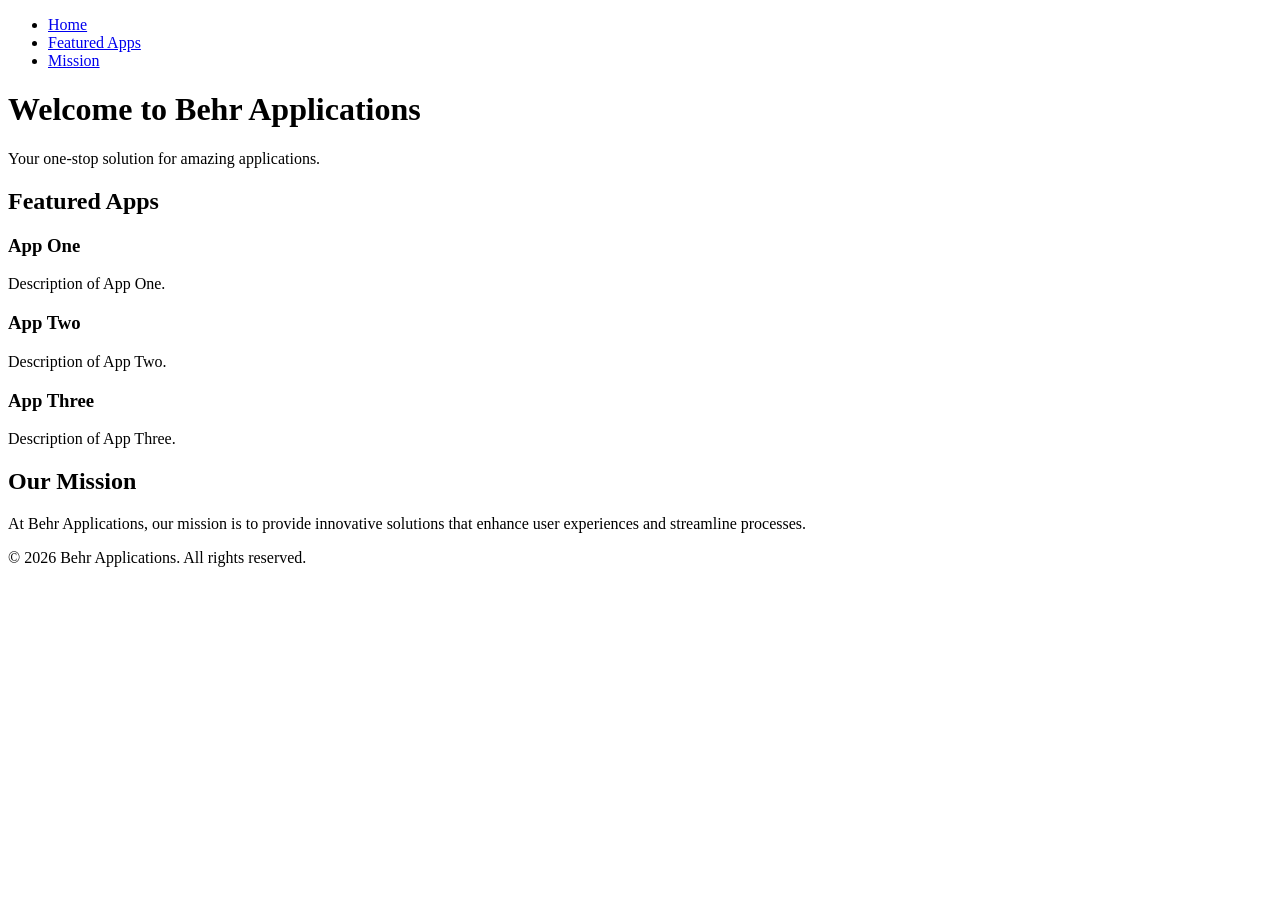
==== index.html @ a3a891a6 "Create index.html for homepage with hero section, featured apps, company mission, and navigation" ====
<!DOCTYPE html>
<html lang="en">
<head>
    <meta charset="UTF-8">
    <meta name="viewport" content="width=device-width, initial-scale=1.0">
    <title>Behr Applications</title>
    <link rel="stylesheet" href="styles.css">
</head>
<body>
    <nav>
        <ul>
            <li><a href="#hero">Home</a></li>
            <li><a href="#featured">Featured Apps</a></li>
            <li><a href="#mission">Mission</a></li>
        </ul>
    </nav>

    <header id="hero">
        <h1>Welcome to Behr Applications</h1>
        <p>Your one-stop solution for amazing applications.</p>
    </header>

    <section id="featured">
        <h2>Featured Apps</h2>
        <div class="app">
            <h3>App One</h3>
            <p>Description of App One.</p>
        </div>
        <div class="app">
            <h3>App Two</h3>
            <p>Description of App Two.</p>
        </div>
        <div class="app">
            <h3>App Three</h3>
            <p>Description of App Three.</p>
        </div>
    </section>

    <section id="mission">
        <h2>Our Mission</h2>
        <p>At Behr Applications, our mission is to provide innovative solutions that enhance user experiences and streamline processes.</p>
    </section>

    <footer>
        <p>&copy; 2026 Behr Applications. All rights reserved.</p>
    </footer>
</body>
</html>
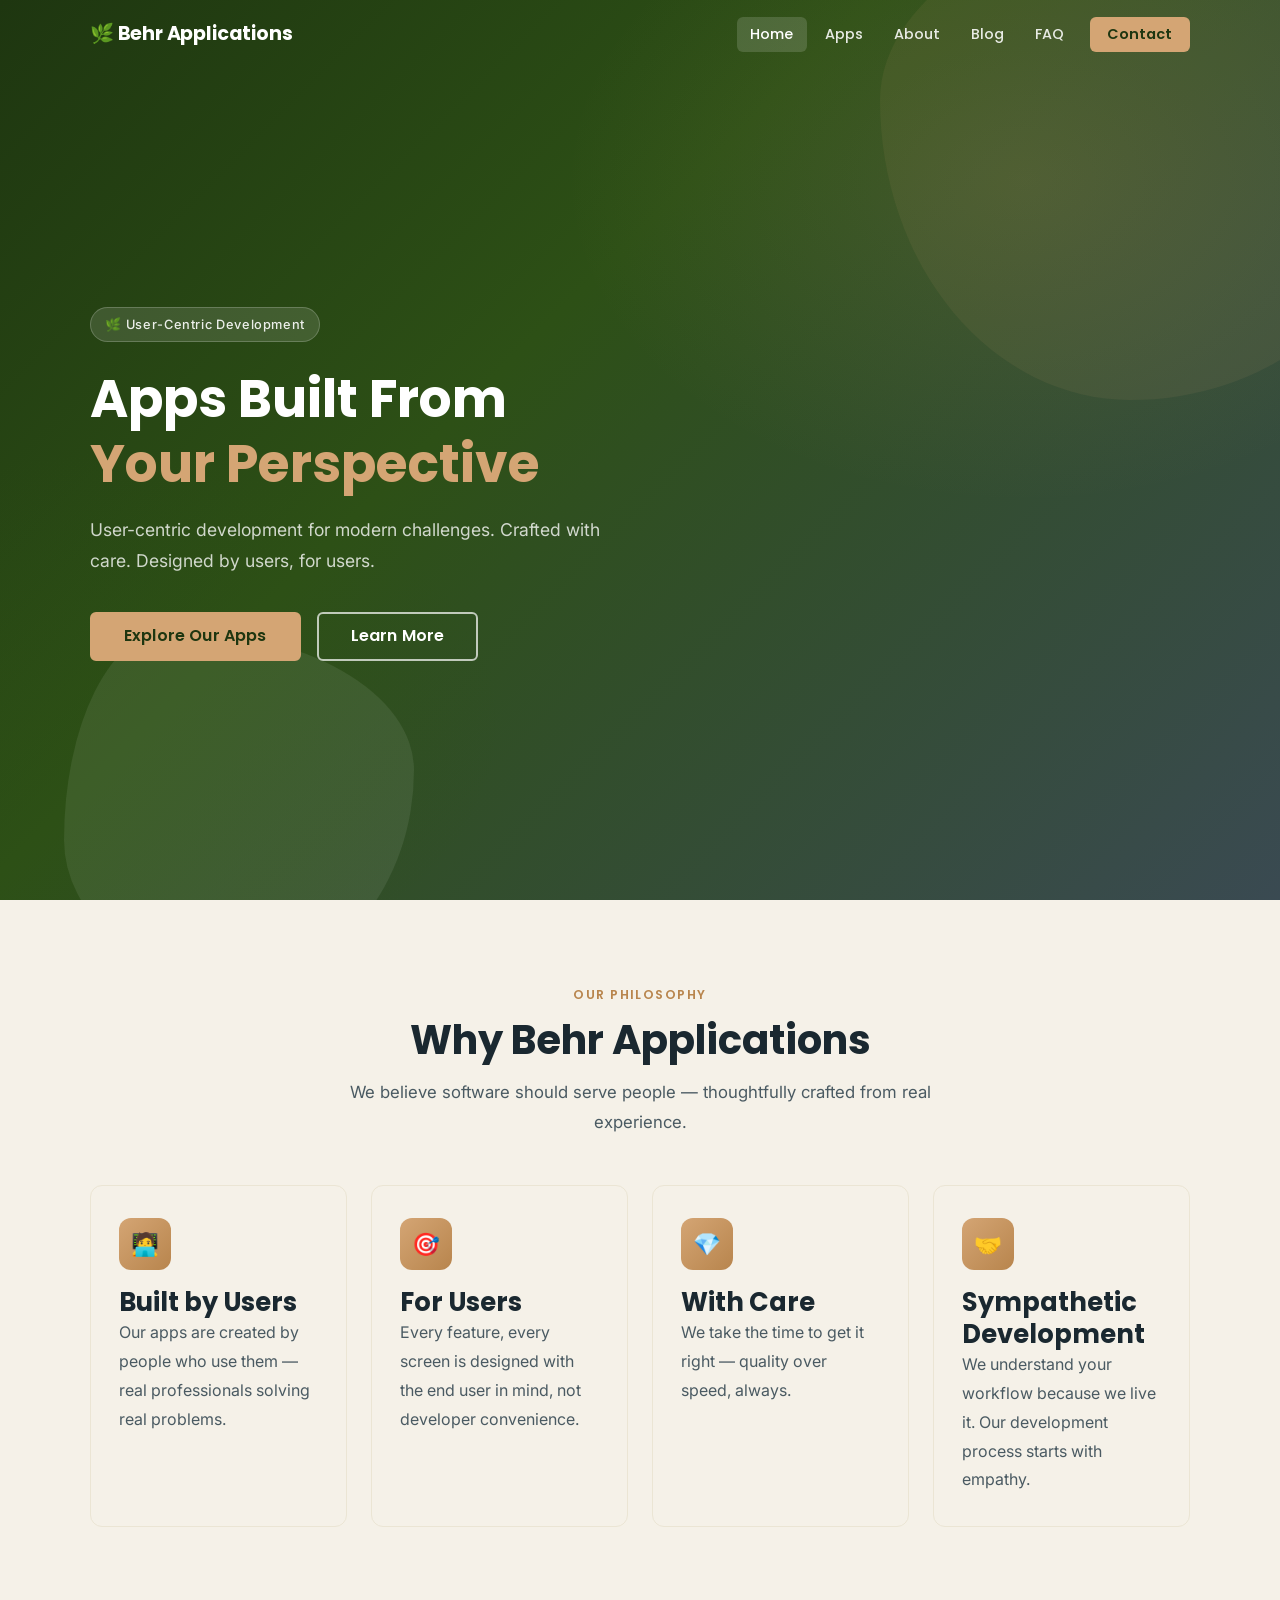
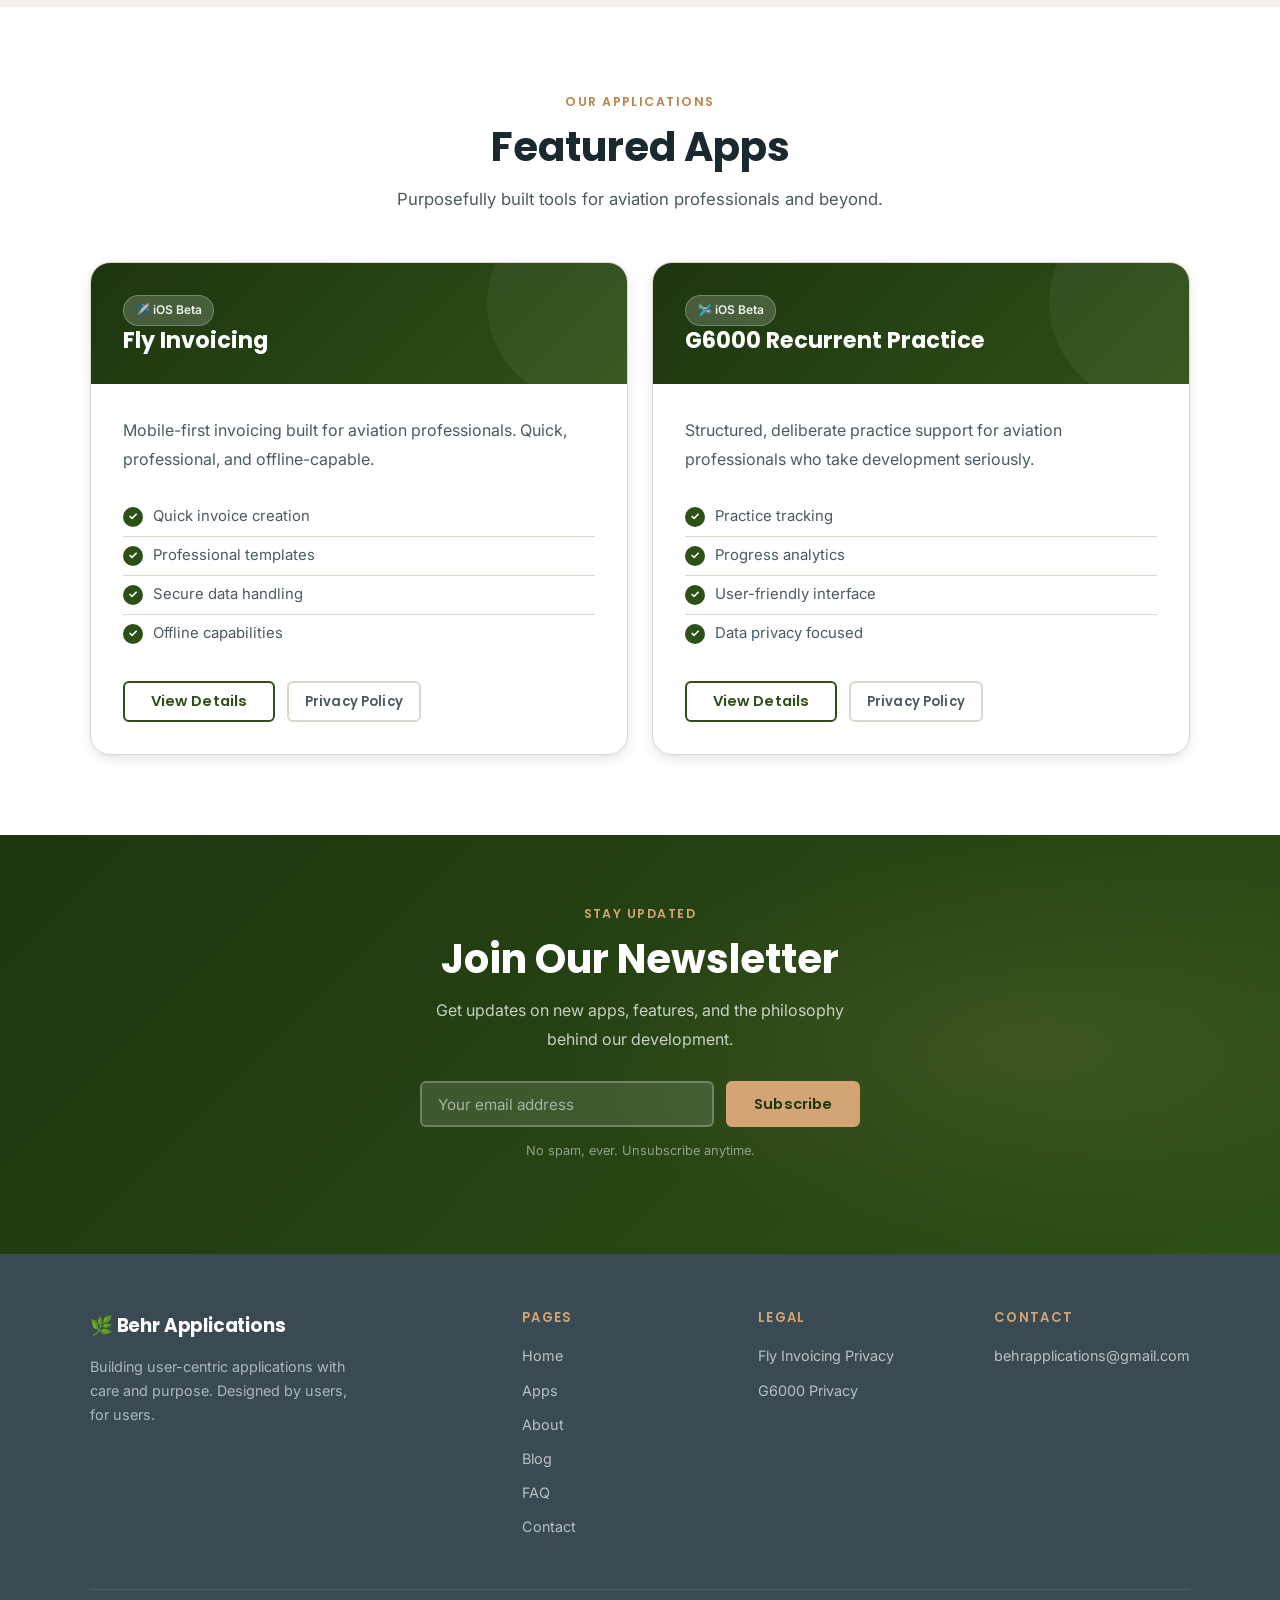
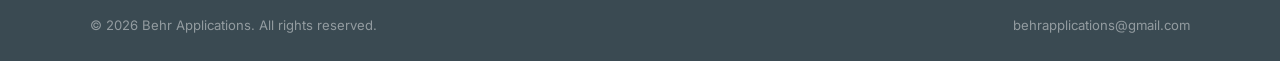
==== commit 826cd10c: "Build complete professional minimalist website for Behr Applications - style.css: Full design system" ====
--- a/index.html
+++ b/index.html
@@ -1,48 +1,221 @@
 <!DOCTYPE html>
 <html lang="en">
 <head>
-    <meta charset="UTF-8">
-    <meta name="viewport" content="width=device-width, initial-scale=1.0">
-    <title>Behr Applications</title>
-    <link rel="stylesheet" href="styles.css">
+  <meta charset="UTF-8" />
+  <meta name="viewport" content="width=device-width, initial-scale=1.0" />
+  <title>Behr Applications – Apps Built From Your Perspective</title>
+  <meta name="description" content="Behr Applications builds user-centric mobile apps crafted with care. Designed by users, for users. Explore Fly Invoicing and G6000 Recurrent Practice." />
+  <meta property="og:title" content="Behr Applications – Apps Built From Your Perspective" />
+  <meta property="og:description" content="User-centric development for modern challenges. Crafted with care. Designed by users, for users." />
+  <meta property="og:type" content="website" />
+  <link rel="preconnect" href="https://fonts.googleapis.com" />
+  <link rel="preconnect" href="https://fonts.gstatic.com" crossorigin />
+  <link href="https://fonts.googleapis.com/css2?family=Poppins:wght@300;400;600;700&family=Inter:wght@400;500&display=swap" rel="stylesheet" />
+  <link rel="stylesheet" href="style.css" />
 </head>
 <body>
-    <nav>
-        <ul>
-            <li><a href="#hero">Home</a></li>
-            <li><a href="#featured">Featured Apps</a></li>
-            <li><a href="#mission">Mission</a></li>
-        </ul>
-    </nav>
-
-    <header id="hero">
-        <h1>Welcome to Behr Applications</h1>
-        <p>Your one-stop solution for amazing applications.</p>
-    </header>
-
-    <section id="featured">
-        <h2>Featured Apps</h2>
-        <div class="app">
-            <h3>App One</h3>
-            <p>Description of App One.</p>
-        </div>
-        <div class="app">
-            <h3>App Two</h3>
-            <p>Description of App Two.</p>
-        </div>
-        <div class="app">
-            <h3>App Three</h3>
-            <p>Description of App Three.</p>
-        </div>
-    </section>
-
-    <section id="mission">
-        <h2>Our Mission</h2>
-        <p>At Behr Applications, our mission is to provide innovative solutions that enhance user experiences and streamline processes.</p>
-    </section>
-
-    <footer>
-        <p>&copy; 2026 Behr Applications. All rights reserved.</p>
-    </footer>
+
+  <!-- ── Navigation ─────────────────────────────────────────── -->
+  <nav class="site-nav" aria-label="Main navigation">
+    <div class="container">
+      <a href="index.html" class="nav-logo" data-page="index.html">🌿 Behr Applications</a>
+      <ul class="nav-links" role="list">
+        <li><a href="index.html" data-page="index.html">Home</a></li>
+        <li><a href="apps.html" data-page="apps.html">Apps</a></li>
+        <li><a href="about.html" data-page="about.html">About</a></li>
+        <li><a href="blog.html" data-page="blog.html">Blog</a></li>
+        <li><a href="faq.html" data-page="faq.html">FAQ</a></li>
+        <li><a href="contact.html" data-page="contact.html" class="btn-nav">Contact</a></li>
+      </ul>
+      <button class="nav-toggle" id="nav-toggle" aria-label="Toggle mobile menu" aria-expanded="false" aria-controls="nav-mobile">
+        <span></span><span></span><span></span>
+      </button>
+    </div>
+  </nav>
+
+  <!-- Mobile Nav -->
+  <div id="nav-mobile" class="nav-mobile" role="dialog" aria-label="Mobile navigation">
+    <a href="index.html" data-page="index.html">Home</a>
+    <a href="apps.html" data-page="apps.html">Apps</a>
+    <a href="about.html" data-page="about.html">About</a>
+    <a href="blog.html" data-page="blog.html">Blog</a>
+    <a href="faq.html" data-page="faq.html">FAQ</a>
+    <a href="contact.html" data-page="contact.html" class="btn-nav-mobile">Contact</a>
+  </div>
+
+  <main>
+
+    <!-- ── Hero ────────────────────────────────────────────────── -->
+    <section class="hero" aria-labelledby="hero-heading">
+      <div class="hero-blob-1" aria-hidden="true"></div>
+      <div class="hero-blob-2" aria-hidden="true"></div>
+      <div class="container">
+        <div class="hero-content">
+          <div class="hero-label fade-in">🌿 User-Centric Development</div>
+          <h1 id="hero-heading" class="fade-in fade-in-delay-1">
+            Apps Built From<br /><span>Your Perspective</span>
+          </h1>
+          <p class="hero-sub fade-in fade-in-delay-2">
+            User-centric development for modern challenges. Crafted with care.
+            Designed by users, for users.
+          </p>
+          <div class="hero-cta fade-in fade-in-delay-3">
+            <a href="apps.html" class="btn btn-primary btn-lg">Explore Our Apps</a>
+            <a href="about.html" class="btn btn-secondary btn-lg">Learn More</a>
+          </div>
+        </div>
+      </div>
+    </section>
+
+    <!-- ── Why Behr Applications ──────────────────────────────── -->
+    <section class="section why-section" aria-labelledby="why-heading">
+      <div class="container">
+        <div class="section-header">
+          <span class="section-label">Our Philosophy</span>
+          <h2 id="why-heading">Why Behr Applications</h2>
+          <p>We believe software should serve people — thoughtfully crafted from real experience.</p>
+        </div>
+        <div class="grid grid-4">
+          <div class="philosophy-card">
+            <div class="card-icon" aria-hidden="true">🧑‍💻</div>
+            <h3>Built by Users</h3>
+            <p>Our apps are created by people who use them — real professionals solving real problems.</p>
+          </div>
+          <div class="philosophy-card">
+            <div class="card-icon" aria-hidden="true">🎯</div>
+            <h3>For Users</h3>
+            <p>Every feature, every screen is designed with the end user in mind, not developer convenience.</p>
+          </div>
+          <div class="philosophy-card">
+            <div class="card-icon" aria-hidden="true">💎</div>
+            <h3>With Care</h3>
+            <p>We take the time to get it right — quality over speed, always.</p>
+          </div>
+          <div class="philosophy-card">
+            <div class="card-icon" aria-hidden="true">🤝</div>
+            <h3>Sympathetic Development</h3>
+            <p>We understand your workflow because we live it. Our development process starts with empathy.</p>
+          </div>
+        </div>
+      </div>
+    </section>
+
+    <!-- ── Featured Apps ──────────────────────────────────────── -->
+    <section class="section" aria-labelledby="apps-heading">
+      <div class="container">
+        <div class="section-header">
+          <span class="section-label">Our Applications</span>
+          <h2 id="apps-heading">Featured Apps</h2>
+          <p>Purposefully built tools for aviation professionals and beyond.</p>
+        </div>
+        <div class="grid grid-2">
+          <!-- Fly Invoicing -->
+          <article class="app-card">
+            <div class="app-card-header">
+              <span class="app-badge">✈️ iOS Beta</span>
+              <h3>Fly Invoicing</h3>
+            </div>
+            <div class="app-card-body">
+              <p>Mobile-first invoicing built for aviation professionals. Quick, professional, and offline-capable.</p>
+              <ul class="feature-list" aria-label="Fly Invoicing features">
+                <li>Quick invoice creation</li>
+                <li>Professional templates</li>
+                <li>Secure data handling</li>
+                <li>Offline capabilities</li>
+              </ul>
+              <div class="card-actions">
+                <a href="apps.html" class="btn btn-outline">View Details</a>
+                <a href="privacy-fly-invoicing.html" class="btn btn-ghost btn-sm">Privacy Policy</a>
+              </div>
+            </div>
+          </article>
+
+          <!-- G6000 -->
+          <article class="app-card">
+            <div class="app-card-header">
+              <span class="app-badge">🛩️ iOS Beta</span>
+              <h3>G6000 Recurrent Practice</h3>
+            </div>
+            <div class="app-card-body">
+              <p>Structured, deliberate practice support for aviation professionals who take development seriously.</p>
+              <ul class="feature-list" aria-label="G6000 features">
+                <li>Practice tracking</li>
+                <li>Progress analytics</li>
+                <li>User-friendly interface</li>
+                <li>Data privacy focused</li>
+              </ul>
+              <div class="card-actions">
+                <a href="apps.html" class="btn btn-outline">View Details</a>
+                <a href="privacy-g6000.html" class="btn btn-ghost btn-sm">Privacy Policy</a>
+              </div>
+            </div>
+          </article>
+        </div>
+      </div>
+    </section>
+
+    <!-- ── Newsletter ─────────────────────────────────────────── -->
+    <section class="newsletter-section" aria-labelledby="newsletter-heading">
+      <div class="container">
+        <span class="section-label" style="color:var(--honey-gold);">Stay Updated</span>
+        <h2 id="newsletter-heading">Join Our Newsletter</h2>
+        <p>Get updates on new apps, features, and the philosophy behind our development.</p>
+        <form id="newsletter-form" class="newsletter-form" aria-label="Newsletter signup">
+          <input
+            type="email"
+            class="form-control"
+            placeholder="Your email address"
+            aria-label="Email address"
+            required
+          />
+          <button type="submit" class="btn btn-primary">Subscribe</button>
+        </form>
+        <p class="newsletter-note">No spam, ever. Unsubscribe anytime.</p>
+      </div>
+    </section>
+
+  </main>
+
+  <!-- ── Footer ────────────────────────────────────────────────── -->
+  <footer class="site-footer" aria-label="Site footer">
+    <div class="container">
+      <div class="footer-grid">
+        <div class="footer-brand">
+          <a href="index.html" class="nav-logo">🌿 Behr Applications</a>
+          <p>Building user-centric applications with care and purpose. Designed by users, for users.</p>
+        </div>
+        <div class="footer-col">
+          <h4>Pages</h4>
+          <nav class="footer-links" aria-label="Footer navigation">
+            <a href="index.html">Home</a>
+            <a href="apps.html">Apps</a>
+            <a href="about.html">About</a>
+            <a href="blog.html">Blog</a>
+            <a href="faq.html">FAQ</a>
+            <a href="contact.html">Contact</a>
+          </nav>
+        </div>
+        <div class="footer-col">
+          <h4>Legal</h4>
+          <nav class="footer-links" aria-label="Legal links">
+            <a href="privacy-fly-invoicing.html">Fly Invoicing Privacy</a>
+            <a href="privacy-g6000.html">G6000 Privacy</a>
+          </nav>
+        </div>
+        <div class="footer-col">
+          <h4>Contact</h4>
+          <nav class="footer-links" aria-label="Contact links">
+            <a href="mailto:behrapplications@gmail.com">behrapplications@gmail.com</a>
+          </nav>
+        </div>
+      </div>
+      <div class="footer-bottom">
+        <p>© 2026 Behr Applications. All rights reserved.</p>
+        <p><a href="mailto:behrapplications@gmail.com">behrapplications@gmail.com</a></p>
+      </div>
+    </div>
+  </footer>
+
+  <script src="main.js"></script>
 </body>
 </html>
--- a/style.css
+++ b/style.css
@@ -0,0 +1,1588 @@
+/* ============================================================
+   Behr Applications – style.css
+   ============================================================ */
+
+/* ── Google Fonts ─────────────────────────────────────────── */
+@import url('https://fonts.googleapis.com/css2?family=Poppins:wght@300;400;600;700&family=Inter:wght@400;500&display=swap');
+
+/* ── CSS Variables ─────────────────────────────────────────── */
+:root {
+  --forest-green: #2D5016;
+  --forest-green-light: #3d6b20;
+  --forest-green-dark: #1e3610;
+  --slate: #3A4A52;
+  --slate-light: #536370;
+  --honey-gold: #D4A574;
+  --honey-gold-dark: #b8854d;
+  --cream: #F5F1E8;
+  --cream-dark: #ebe5d4;
+  --white: #ffffff;
+  --text-primary: #1a2830;
+  --text-secondary: #4a5a62;
+  --text-muted: #768a94;
+  --border-color: #ddd8cc;
+  --shadow-sm: 0 1px 3px rgba(0,0,0,0.08);
+  --shadow-md: 0 4px 12px rgba(0,0,0,0.10);
+  --shadow-lg: 0 8px 24px rgba(0,0,0,0.12);
+  --radius-sm: 6px;
+  --radius-md: 12px;
+  --radius-lg: 20px;
+  --transition: 0.25s ease;
+  --nav-height: 68px;
+  --container-max: 1140px;
+  --section-gap: 5rem;
+}
+
+/* ── Reset & Base ──────────────────────────────────────────── */
+*, *::before, *::after {
+  box-sizing: border-box;
+  margin: 0;
+  padding: 0;
+}
+
+html {
+  scroll-behavior: smooth;
+  font-size: 16px;
+}
+
+body {
+  font-family: 'Inter', sans-serif;
+  font-weight: 400;
+  color: var(--text-primary);
+  background-color: var(--white);
+  line-height: 1.7;
+  -webkit-font-smoothing: antialiased;
+}
+
+img, video {
+  max-width: 100%;
+  display: block;
+}
+
+a {
+  color: inherit;
+  text-decoration: none;
+}
+
+ul, ol {
+  list-style: none;
+}
+
+button {
+  cursor: pointer;
+  font-family: inherit;
+  border: none;
+  background: none;
+}
+
+input, textarea, select {
+  font-family: inherit;
+  font-size: 1rem;
+}
+
+/* ── Typography ────────────────────────────────────────────── */
+h1, h2, h3, h4, h5, h6 {
+  font-family: 'Poppins', sans-serif;
+  font-weight: 700;
+  line-height: 1.25;
+  color: var(--text-primary);
+}
+
+h1 { font-size: clamp(2rem, 5vw, 3.25rem); }
+h2 { font-size: clamp(1.6rem, 3.5vw, 2.5rem); }
+h3 { font-size: clamp(1.2rem, 2.5vw, 1.6rem); }
+h4 { font-size: 1.15rem; font-weight: 600; }
+
+p {
+  color: var(--text-secondary);
+  line-height: 1.8;
+}
+
+.lead {
+  font-size: 1.15rem;
+  color: var(--text-secondary);
+}
+
+.text-muted { color: var(--text-muted); font-size: 0.9rem; }
+
+/* ── Layout Utilities ──────────────────────────────────────── */
+.container {
+  width: 100%;
+  max-width: var(--container-max);
+  margin: 0 auto;
+  padding: 0 1.25rem;
+}
+
+.section {
+  padding: var(--section-gap) 0;
+}
+
+.section-header {
+  text-align: center;
+  margin-bottom: 3rem;
+}
+
+.section-header p {
+  max-width: 600px;
+  margin: 0.75rem auto 0;
+  font-size: 1.05rem;
+}
+
+.section-label {
+  display: inline-block;
+  font-family: 'Poppins', sans-serif;
+  font-size: 0.78rem;
+  font-weight: 600;
+  letter-spacing: 0.12em;
+  text-transform: uppercase;
+  color: var(--honey-gold-dark);
+  margin-bottom: 0.6rem;
+}
+
+/* ── Grid System ───────────────────────────────────────────── */
+.grid {
+  display: grid;
+  gap: 1.5rem;
+}
+
+.grid-2 { grid-template-columns: 1fr; }
+.grid-3 { grid-template-columns: 1fr; }
+.grid-4 { grid-template-columns: 1fr 1fr; }
+
+@media (min-width: 640px) {
+  .grid-3 { grid-template-columns: repeat(2, 1fr); }
+}
+
+@media (min-width: 768px) {
+  .grid-2 { grid-template-columns: repeat(2, 1fr); }
+  .grid-4 { grid-template-columns: repeat(4, 1fr); }
+}
+
+@media (min-width: 900px) {
+  .grid-3 { grid-template-columns: repeat(3, 1fr); }
+}
+
+/* ── Leaf / Organic Accent Decorations ─────────────────────── */
+.leaf-accent {
+  position: relative;
+  overflow: hidden;
+}
+
+.leaf-accent::before {
+  content: '';
+  position: absolute;
+  width: 300px;
+  height: 300px;
+  border-radius: 70% 30% 70% 30% / 30% 70% 30% 70%;
+  background: rgba(45, 80, 22, 0.05);
+  top: -80px;
+  right: -80px;
+  pointer-events: none;
+}
+
+.leaf-accent::after {
+  content: '';
+  position: absolute;
+  width: 200px;
+  height: 200px;
+  border-radius: 30% 70% 30% 70% / 70% 30% 70% 30%;
+  background: rgba(212, 165, 116, 0.07);
+  bottom: -50px;
+  left: -50px;
+  pointer-events: none;
+}
+
+/* ── Navigation ────────────────────────────────────────────── */
+.site-nav {
+  position: fixed;
+  top: 0;
+  left: 0;
+  right: 0;
+  z-index: 1000;
+  height: var(--nav-height);
+  display: flex;
+  align-items: center;
+  transition: background var(--transition), box-shadow var(--transition);
+  background: transparent;
+}
+
+.site-nav.scrolled {
+  background: rgba(255, 255, 255, 0.97);
+  box-shadow: var(--shadow-md);
+  backdrop-filter: blur(6px);
+}
+
+.site-nav .container {
+  display: flex;
+  align-items: center;
+  justify-content: space-between;
+  width: 100%;
+}
+
+.nav-logo {
+  font-family: 'Poppins', sans-serif;
+  font-weight: 700;
+  font-size: 1.2rem;
+  color: var(--white);
+  letter-spacing: -0.01em;
+  transition: color var(--transition);
+  white-space: nowrap;
+}
+
+.site-nav.scrolled .nav-logo {
+  color: var(--forest-green);
+}
+
+.nav-links {
+  display: none;
+  align-items: center;
+  gap: 0.25rem;
+}
+
+.nav-links a {
+  font-family: 'Poppins', sans-serif;
+  font-size: 0.9rem;
+  font-weight: 500;
+  padding: 0.45rem 0.85rem;
+  border-radius: var(--radius-sm);
+  color: rgba(255,255,255,0.88);
+  transition: color var(--transition), background var(--transition);
+}
+
+.nav-links a:hover,
+.nav-links a.active {
+  color: var(--white);
+  background: rgba(255,255,255,0.15);
+}
+
+.site-nav.scrolled .nav-links a {
+  color: var(--slate);
+}
+
+.site-nav.scrolled .nav-links a:hover,
+.site-nav.scrolled .nav-links a.active {
+  color: var(--forest-green);
+  background: rgba(45, 80, 22, 0.07);
+}
+
+.nav-links .btn-nav {
+  margin-left: 0.5rem;
+  padding: 0.45rem 1.1rem;
+  background: var(--honey-gold);
+  color: var(--forest-green-dark) !important;
+  border-radius: var(--radius-sm);
+  font-weight: 600;
+}
+
+.nav-links .btn-nav:hover {
+  background: var(--honey-gold-dark);
+  color: var(--white) !important;
+}
+
+/* Hamburger */
+.nav-toggle {
+  display: flex;
+  flex-direction: column;
+  justify-content: center;
+  gap: 5px;
+  width: 36px;
+  height: 36px;
+  padding: 4px;
+  border-radius: var(--radius-sm);
+  background: transparent;
+  transition: background var(--transition);
+}
+
+.nav-toggle span {
+  display: block;
+  width: 100%;
+  height: 2px;
+  background: var(--white);
+  border-radius: 2px;
+  transition: transform 0.3s ease, opacity 0.3s ease, background var(--transition);
+  transform-origin: center;
+}
+
+.site-nav.scrolled .nav-toggle span {
+  background: var(--slate);
+}
+
+.nav-toggle[aria-expanded="true"] span:nth-child(1) {
+  transform: translateY(7px) rotate(45deg);
+}
+
+.nav-toggle[aria-expanded="true"] span:nth-child(2) {
+  opacity: 0;
+  transform: scaleX(0);
+}
+
+.nav-toggle[aria-expanded="true"] span:nth-child(3) {
+  transform: translateY(-7px) rotate(-45deg);
+}
+
+/* Mobile nav drawer */
+.nav-mobile {
+  display: none;
+  position: fixed;
+  top: var(--nav-height);
+  left: 0;
+  right: 0;
+  background: var(--white);
+  box-shadow: var(--shadow-lg);
+  padding: 1rem 1.25rem 1.5rem;
+  z-index: 999;
+  flex-direction: column;
+  gap: 0.25rem;
+  animation: slideDown 0.25s ease;
+}
+
+.nav-mobile.open {
+  display: flex;
+}
+
+@keyframes slideDown {
+  from { opacity: 0; transform: translateY(-8px); }
+  to   { opacity: 1; transform: translateY(0); }
+}
+
+.nav-mobile a {
+  display: block;
+  padding: 0.7rem 1rem;
+  border-radius: var(--radius-sm);
+  font-family: 'Poppins', sans-serif;
+  font-size: 0.95rem;
+  font-weight: 500;
+  color: var(--slate);
+  transition: background var(--transition), color var(--transition);
+}
+
+.nav-mobile a:hover,
+.nav-mobile a.active {
+  background: var(--cream);
+  color: var(--forest-green);
+}
+
+.nav-mobile .btn-nav-mobile {
+  margin-top: 0.5rem;
+  background: var(--forest-green);
+  color: var(--white) !important;
+  text-align: center;
+}
+
+.nav-mobile .btn-nav-mobile:hover {
+  background: var(--forest-green-light);
+}
+
+@media (min-width: 768px) {
+  .nav-links { display: flex; }
+  .nav-toggle { display: none; }
+  .nav-mobile { display: none !important; }
+}
+
+/* ── Buttons ────────────────────────────────────────────────── */
+.btn {
+  display: inline-flex;
+  align-items: center;
+  justify-content: center;
+  gap: 0.4rem;
+  padding: 0.7rem 1.6rem;
+  border-radius: var(--radius-sm);
+  font-family: 'Poppins', sans-serif;
+  font-size: 0.92rem;
+  font-weight: 600;
+  line-height: 1;
+  letter-spacing: 0.01em;
+  transition: background var(--transition), color var(--transition),
+              transform var(--transition), box-shadow var(--transition);
+  cursor: pointer;
+  border: 2px solid transparent;
+  text-decoration: none;
+  white-space: nowrap;
+}
+
+.btn:active { transform: scale(0.97); }
+
+.btn-primary {
+  background: var(--honey-gold);
+  color: var(--forest-green-dark);
+  border-color: var(--honey-gold);
+}
+
+.btn-primary:hover {
+  background: var(--honey-gold-dark);
+  border-color: var(--honey-gold-dark);
+  color: var(--white);
+  box-shadow: var(--shadow-md);
+  transform: translateY(-1px);
+}
+
+.btn-secondary {
+  background: transparent;
+  color: var(--white);
+  border-color: rgba(255,255,255,0.7);
+}
+
+.btn-secondary:hover {
+  background: rgba(255,255,255,0.15);
+  border-color: var(--white);
+  transform: translateY(-1px);
+}
+
+.btn-outline {
+  background: transparent;
+  color: var(--forest-green);
+  border-color: var(--forest-green);
+}
+
+.btn-outline:hover {
+  background: var(--forest-green);
+  color: var(--white);
+  transform: translateY(-1px);
+  box-shadow: var(--shadow-sm);
+}
+
+.btn-ghost {
+  background: transparent;
+  color: var(--text-secondary);
+  border-color: var(--border-color);
+}
+
+.btn-ghost:hover {
+  background: var(--cream);
+  color: var(--text-primary);
+}
+
+.btn-lg {
+  padding: 0.9rem 2rem;
+  font-size: 1rem;
+}
+
+.btn-sm {
+  padding: 0.45rem 1rem;
+  font-size: 0.82rem;
+}
+
+.btn[disabled], .btn.disabled {
+  opacity: 0.5;
+  cursor: not-allowed;
+  pointer-events: none;
+}
+
+/* ── Hero Sections ─────────────────────────────────────────── */
+.hero {
+  position: relative;
+  min-height: 100vh;
+  display: flex;
+  align-items: center;
+  background: linear-gradient(135deg,
+    var(--forest-green-dark) 0%,
+    var(--forest-green) 40%,
+    var(--slate) 100%);
+  overflow: hidden;
+  padding: calc(var(--nav-height) + 3rem) 0 3rem;
+}
+
+.hero::before {
+  content: '';
+  position: absolute;
+  inset: 0;
+  background:
+    radial-gradient(ellipse 60% 60% at 80% 20%, rgba(212,165,116,0.12) 0%, transparent 60%),
+    radial-gradient(ellipse 50% 50% at 10% 80%, rgba(45,80,22,0.3) 0%, transparent 60%);
+  pointer-events: none;
+}
+
+.hero-blob-1,
+.hero-blob-2 {
+  position: absolute;
+  border-radius: 70% 30% 50% 50% / 40% 60% 40% 60%;
+  pointer-events: none;
+  opacity: 0.08;
+}
+
+.hero-blob-1 {
+  width: 500px;
+  height: 500px;
+  background: var(--honey-gold);
+  top: -100px;
+  right: -100px;
+  animation: floatBlob 12s ease-in-out infinite alternate;
+}
+
+.hero-blob-2 {
+  width: 350px;
+  height: 350px;
+  background: var(--white);
+  bottom: -80px;
+  left: 5%;
+  border-radius: 30% 70% 50% 50% / 60% 40% 60% 40%;
+  animation: floatBlob 16s ease-in-out infinite alternate-reverse;
+}
+
+@keyframes floatBlob {
+  from { transform: translate(0, 0) rotate(0deg); }
+  to   { transform: translate(20px, 20px) rotate(15deg); }
+}
+
+.hero-content {
+  position: relative;
+  z-index: 1;
+  max-width: 720px;
+}
+
+.hero-label {
+  display: inline-flex;
+  align-items: center;
+  gap: 0.4rem;
+  background: rgba(255,255,255,0.12);
+  border: 1px solid rgba(255,255,255,0.2);
+  border-radius: 100px;
+  padding: 0.35rem 0.9rem;
+  font-size: 0.8rem;
+  font-weight: 500;
+  color: rgba(255,255,255,0.9);
+  letter-spacing: 0.05em;
+  margin-bottom: 1.5rem;
+}
+
+.hero h1 {
+  color: var(--white);
+  margin-bottom: 1.2rem;
+  font-weight: 700;
+}
+
+.hero h1 span {
+  color: var(--honey-gold);
+}
+
+.hero-sub {
+  font-size: 1.1rem;
+  color: rgba(255,255,255,0.78);
+  margin-bottom: 2.2rem;
+  max-width: 540px;
+  line-height: 1.75;
+}
+
+.hero-cta {
+  display: flex;
+  flex-wrap: wrap;
+  gap: 1rem;
+}
+
+/* Page hero (shorter, for inner pages) */
+.page-hero {
+  padding: calc(var(--nav-height) + 3.5rem) 0 3.5rem;
+  background: linear-gradient(135deg,
+    var(--forest-green-dark) 0%,
+    var(--forest-green) 50%,
+    var(--slate) 100%);
+  position: relative;
+  overflow: hidden;
+}
+
+.page-hero::before {
+  content: '';
+  position: absolute;
+  inset: 0;
+  background: radial-gradient(ellipse 50% 80% at 90% 50%, rgba(212,165,116,0.1) 0%, transparent 60%);
+  pointer-events: none;
+}
+
+.page-hero .container { position: relative; z-index: 1; }
+
+.page-hero h1 {
+  color: var(--white);
+  margin-bottom: 0.75rem;
+}
+
+.page-hero p {
+  color: rgba(255,255,255,0.78);
+  font-size: 1.05rem;
+  max-width: 540px;
+}
+
+/* ── Cards ──────────────────────────────────────────────────── */
+.card {
+  background: var(--white);
+  border-radius: var(--radius-md);
+  box-shadow: var(--shadow-sm);
+  border: 1px solid var(--border-color);
+  overflow: hidden;
+  transition: transform var(--transition), box-shadow var(--transition);
+}
+
+.card:hover {
+  transform: translateY(-3px);
+  box-shadow: var(--shadow-lg);
+}
+
+.card-body {
+  padding: 1.75rem;
+}
+
+.card-icon {
+  width: 52px;
+  height: 52px;
+  border-radius: var(--radius-md);
+  background: linear-gradient(135deg, var(--forest-green), var(--forest-green-light));
+  display: flex;
+  align-items: center;
+  justify-content: center;
+  font-size: 1.4rem;
+  margin-bottom: 1rem;
+  flex-shrink: 0;
+}
+
+.card h3 {
+  margin-bottom: 0.5rem;
+  font-size: 1.1rem;
+}
+
+.card p {
+  font-size: 0.94rem;
+}
+
+/* Philosophy cards */
+.philosophy-card {
+  padding: 2rem 1.75rem;
+  background: var(--cream);
+  border-radius: var(--radius-md);
+  border: 1px solid var(--cream-dark);
+  transition: transform var(--transition), box-shadow var(--transition), background var(--transition);
+}
+
+.philosophy-card:hover {
+  transform: translateY(-3px);
+  box-shadow: var(--shadow-md);
+  background: var(--white);
+}
+
+.philosophy-card .card-icon {
+  background: linear-gradient(135deg, var(--honey-gold), var(--honey-gold-dark));
+}
+
+/* App cards */
+.app-card {
+  background: var(--white);
+  border-radius: var(--radius-lg);
+  box-shadow: var(--shadow-md);
+  border: 1px solid var(--border-color);
+  overflow: hidden;
+}
+
+.app-card-header {
+  padding: 2rem 2rem 1.5rem;
+  background: linear-gradient(135deg, var(--forest-green-dark), var(--forest-green));
+  position: relative;
+  overflow: hidden;
+}
+
+.app-card-header::after {
+  content: '';
+  position: absolute;
+  width: 200px;
+  height: 200px;
+  border-radius: 50%;
+  background: rgba(255,255,255,0.05);
+  top: -60px;
+  right: -60px;
+}
+
+.app-card-header h3 {
+  color: var(--white);
+  font-size: 1.4rem;
+  margin-bottom: 0.4rem;
+}
+
+.app-badge {
+  display: inline-flex;
+  align-items: center;
+  gap: 0.3rem;
+  padding: 0.25rem 0.7rem;
+  border-radius: 100px;
+  font-size: 0.75rem;
+  font-weight: 600;
+  background: rgba(255,255,255,0.18);
+  color: rgba(255,255,255,0.92);
+  border: 1px solid rgba(255,255,255,0.25);
+}
+
+.app-card-body {
+  padding: 2rem;
+}
+
+.app-card-body p {
+  margin-bottom: 1.5rem;
+}
+
+.feature-list {
+  margin-bottom: 1.75rem;
+}
+
+.feature-list li {
+  display: flex;
+  align-items: center;
+  gap: 0.6rem;
+  padding: 0.4rem 0;
+  font-size: 0.93rem;
+  color: var(--text-secondary);
+  border-bottom: 1px solid var(--border-color);
+}
+
+.feature-list li:last-child { border-bottom: none; }
+
+.feature-list li::before {
+  content: '✓';
+  display: flex;
+  align-items: center;
+  justify-content: center;
+  width: 20px;
+  height: 20px;
+  border-radius: 50%;
+  background: var(--forest-green);
+  color: var(--white);
+  font-size: 0.7rem;
+  font-weight: 700;
+  flex-shrink: 0;
+}
+
+.card-actions {
+  display: flex;
+  flex-wrap: wrap;
+  gap: 0.75rem;
+  margin-top: 1.25rem;
+}
+
+/* Blog cards */
+.blog-card {
+  background: var(--white);
+  border-radius: var(--radius-md);
+  box-shadow: var(--shadow-sm);
+  border: 1px solid var(--border-color);
+  overflow: hidden;
+  display: flex;
+  flex-direction: column;
+  transition: transform var(--transition), box-shadow var(--transition);
+}
+
+.blog-card:hover {
+  transform: translateY(-4px);
+  box-shadow: var(--shadow-lg);
+}
+
+.blog-card-img {
+  height: 180px;
+  background: linear-gradient(135deg, var(--forest-green-dark), var(--forest-green));
+  display: flex;
+  align-items: center;
+  justify-content: center;
+  font-size: 2.5rem;
+  position: relative;
+  overflow: hidden;
+}
+
+.blog-card-img::after {
+  content: '';
+  position: absolute;
+  inset: 0;
+  background: radial-gradient(ellipse at 70% 30%, rgba(212,165,116,0.2) 0%, transparent 60%);
+}
+
+.blog-card-body {
+  padding: 1.5rem;
+  flex: 1;
+  display: flex;
+  flex-direction: column;
+}
+
+.blog-meta {
+  display: flex;
+  align-items: center;
+  gap: 0.75rem;
+  margin-bottom: 0.75rem;
+  flex-wrap: wrap;
+}
+
+.blog-date {
+  font-size: 0.82rem;
+  color: var(--text-muted);
+}
+
+.blog-tag {
+  display: inline-block;
+  padding: 0.2rem 0.65rem;
+  border-radius: 100px;
+  font-size: 0.75rem;
+  font-weight: 600;
+  background: var(--cream);
+  color: var(--forest-green);
+  border: 1px solid var(--cream-dark);
+}
+
+.blog-card-body h3 {
+  font-size: 1.1rem;
+  margin-bottom: 0.6rem;
+  line-height: 1.35;
+}
+
+.blog-card-body p {
+  font-size: 0.92rem;
+  margin-bottom: 1rem;
+  flex: 1;
+}
+
+.read-more {
+  display: inline-flex;
+  align-items: center;
+  gap: 0.3rem;
+  font-family: 'Poppins', sans-serif;
+  font-size: 0.85rem;
+  font-weight: 600;
+  color: var(--forest-green);
+  transition: gap var(--transition);
+  margin-top: auto;
+}
+
+.read-more:hover { gap: 0.5rem; }
+
+/* Value badges */
+.value-badge {
+  display: flex;
+  align-items: center;
+  gap: 0.75rem;
+  padding: 1.1rem 1.25rem;
+  background: var(--white);
+  border-radius: var(--radius-sm);
+  border: 1px solid var(--border-color);
+  box-shadow: var(--shadow-sm);
+  transition: border-color var(--transition), box-shadow var(--transition);
+}
+
+.value-badge:hover {
+  border-color: var(--forest-green);
+  box-shadow: var(--shadow-md);
+}
+
+.value-badge-icon {
+  font-size: 1.3rem;
+  flex-shrink: 0;
+}
+
+.value-badge span {
+  font-family: 'Poppins', sans-serif;
+  font-size: 0.9rem;
+  font-weight: 600;
+  color: var(--text-primary);
+}
+
+/* ── FAQ Accordion ─────────────────────────────────────────── */
+.faq-search-wrapper {
+  max-width: 480px;
+  margin: 0 auto 2.5rem;
+  position: relative;
+}
+
+.faq-search-wrapper::before {
+  content: '🔍';
+  position: absolute;
+  left: 1rem;
+  top: 50%;
+  transform: translateY(-50%);
+  font-size: 0.95rem;
+  pointer-events: none;
+}
+
+#faq-search {
+  width: 100%;
+  padding: 0.8rem 1rem 0.8rem 2.8rem;
+  border: 2px solid var(--border-color);
+  border-radius: var(--radius-md);
+  font-size: 0.95rem;
+  background: var(--white);
+  transition: border-color var(--transition), box-shadow var(--transition);
+  outline: none;
+}
+
+#faq-search:focus {
+  border-color: var(--forest-green);
+  box-shadow: 0 0 0 3px rgba(45,80,22,0.1);
+}
+
+.faq-list {
+  max-width: 760px;
+  margin: 0 auto;
+  display: flex;
+  flex-direction: column;
+  gap: 0.6rem;
+}
+
+.faq-item {
+  background: var(--white);
+  border: 1px solid var(--border-color);
+  border-radius: var(--radius-md);
+  overflow: hidden;
+  transition: box-shadow var(--transition), border-color var(--transition);
+}
+
+.faq-item.hidden {
+  display: none;
+}
+
+.faq-item.open {
+  border-color: var(--forest-green);
+  box-shadow: var(--shadow-sm);
+}
+
+.faq-question {
+  width: 100%;
+  display: flex;
+  align-items: center;
+  justify-content: space-between;
+  gap: 1rem;
+  padding: 1.15rem 1.4rem;
+  text-align: left;
+  font-family: 'Poppins', sans-serif;
+  font-size: 0.97rem;
+  font-weight: 600;
+  color: var(--text-primary);
+  background: transparent;
+  border: none;
+  cursor: pointer;
+  transition: color var(--transition), background var(--transition);
+}
+
+.faq-item.open .faq-question {
+  color: var(--forest-green);
+  background: rgba(45,80,22,0.03);
+}
+
+.faq-question:hover {
+  background: var(--cream);
+}
+
+.faq-icon {
+  display: flex;
+  align-items: center;
+  justify-content: center;
+  width: 26px;
+  height: 26px;
+  border-radius: 50%;
+  background: var(--cream);
+  flex-shrink: 0;
+  transition: background var(--transition), transform 0.3s ease;
+  font-style: normal;
+  font-size: 1rem;
+  font-weight: 400;
+  line-height: 1;
+}
+
+.faq-item.open .faq-icon {
+  background: var(--forest-green);
+  color: var(--white);
+  transform: rotate(180deg);
+}
+
+.faq-answer {
+  overflow: hidden;
+  max-height: 0;
+  transition: max-height 0.35s ease, padding 0.3s ease;
+  padding: 0 1.4rem;
+}
+
+.faq-item.open .faq-answer {
+  max-height: 400px;
+  padding: 0 1.4rem 1.25rem;
+}
+
+.faq-answer p {
+  font-size: 0.95rem;
+  border-top: 1px solid var(--border-color);
+  padding-top: 1rem;
+}
+
+/* ── Forms ──────────────────────────────────────────────────── */
+.form-group {
+  margin-bottom: 1.4rem;
+}
+
+.form-row {
+  display: grid;
+  grid-template-columns: 1fr;
+  gap: 1.4rem;
+}
+
+@media (min-width: 600px) {
+  .form-row { grid-template-columns: 1fr 1fr; }
+}
+
+label {
+  display: block;
+  font-family: 'Poppins', sans-serif;
+  font-size: 0.85rem;
+  font-weight: 600;
+  color: var(--text-primary);
+  margin-bottom: 0.4rem;
+}
+
+label .required {
+  color: #e05353;
+  margin-left: 2px;
+}
+
+.form-control {
+  width: 100%;
+  padding: 0.72rem 1rem;
+  border: 2px solid var(--border-color);
+  border-radius: var(--radius-sm);
+  background: var(--white);
+  font-size: 0.95rem;
+  color: var(--text-primary);
+  transition: border-color var(--transition), box-shadow var(--transition);
+  outline: none;
+  appearance: none;
+}
+
+.form-control:focus {
+  border-color: var(--forest-green);
+  box-shadow: 0 0 0 3px rgba(45,80,22,0.10);
+}
+
+.form-control.is-invalid {
+  border-color: #e05353;
+  box-shadow: 0 0 0 3px rgba(224,83,83,0.10);
+}
+
+.form-control.is-valid {
+  border-color: var(--forest-green);
+}
+
+.field-error {
+  display: none;
+  font-size: 0.8rem;
+  color: #e05353;
+  margin-top: 0.3rem;
+  font-weight: 500;
+}
+
+.form-control.is-invalid + .field-error,
+.field-error.visible {
+  display: block;
+}
+
+textarea.form-control {
+  resize: vertical;
+  min-height: 130px;
+}
+
+select.form-control {
+  background-image: url("data:image/svg+xml,%3Csvg xmlns='http://www.w3.org/2000/svg' width='12' height='8' viewBox='0 0 12 8'%3E%3Cpath fill='%233A4A52' d='M1 1l5 5 5-5'/%3E%3C/svg%3E");
+  background-repeat: no-repeat;
+  background-position: right 1rem center;
+  padding-right: 2.5rem;
+  cursor: pointer;
+}
+
+/* Checkbox */
+.check-group {
+  display: flex;
+  align-items: flex-start;
+  gap: 0.65rem;
+  cursor: pointer;
+}
+
+.check-group input[type="checkbox"] {
+  width: 18px;
+  height: 18px;
+  border: 2px solid var(--border-color);
+  border-radius: 4px;
+  appearance: none;
+  cursor: pointer;
+  flex-shrink: 0;
+  margin-top: 2px;
+  transition: background var(--transition), border-color var(--transition);
+  position: relative;
+}
+
+.check-group input[type="checkbox"]:checked {
+  background: var(--forest-green);
+  border-color: var(--forest-green);
+}
+
+.check-group input[type="checkbox"]:checked::after {
+  content: '✓';
+  position: absolute;
+  inset: 0;
+  display: flex;
+  align-items: center;
+  justify-content: center;
+  color: var(--white);
+  font-size: 0.75rem;
+  font-weight: 700;
+}
+
+.check-group label {
+  font-family: 'Inter', sans-serif;
+  font-size: 0.9rem;
+  font-weight: 400;
+  color: var(--text-secondary);
+  cursor: pointer;
+  margin: 0;
+}
+
+/* Honeypot */
+.honeypot {
+  position: absolute;
+  left: -9999px;
+  opacity: 0;
+  pointer-events: none;
+  tabindex: -1;
+}
+
+/* Form alerts */
+.form-alert {
+  display: none;
+  padding: 1rem 1.25rem;
+  border-radius: var(--radius-sm);
+  font-size: 0.92rem;
+  font-weight: 500;
+  margin-top: 1rem;
+  border: 1px solid transparent;
+}
+
+.form-alert.visible { display: flex; align-items: center; gap: 0.6rem; }
+
+.form-alert-success {
+  background: #e8f5e9;
+  color: #2e7d32;
+  border-color: #c8e6c9;
+}
+
+.form-alert-error {
+  background: #fdecea;
+  color: #c62828;
+  border-color: #ffcdd2;
+}
+
+/* Newsletter form */
+.newsletter-form {
+  display: flex;
+  flex-direction: column;
+  gap: 0.75rem;
+  max-width: 440px;
+  margin: 0 auto;
+}
+
+.newsletter-form .form-control {
+  background: rgba(255,255,255,0.12);
+  border-color: rgba(255,255,255,0.25);
+  color: var(--white);
+}
+
+.newsletter-form .form-control::placeholder { color: rgba(255,255,255,0.55); }
+
+.newsletter-form .form-control:focus {
+  background: rgba(255,255,255,0.2);
+  border-color: var(--honey-gold);
+  box-shadow: 0 0 0 3px rgba(212,165,116,0.2);
+}
+
+@media (min-width: 480px) {
+  .newsletter-form {
+    flex-direction: row;
+  }
+
+  .newsletter-form .form-control {
+    flex: 1;
+  }
+}
+
+/* ── Sections: specific ─────────────────────────────────────── */
+
+/* Why section */
+.why-section {
+  background: var(--cream);
+}
+
+/* Newsletter section */
+.newsletter-section {
+  background: linear-gradient(135deg, var(--forest-green-dark), var(--forest-green));
+  padding: 4rem 0;
+  text-align: center;
+  position: relative;
+  overflow: hidden;
+}
+
+.newsletter-section::before {
+  content: '';
+  position: absolute;
+  inset: 0;
+  background: radial-gradient(ellipse 60% 80% at 80% 50%, rgba(212,165,116,0.12) 0%, transparent 60%);
+  pointer-events: none;
+}
+
+.newsletter-section .container { position: relative; z-index: 1; }
+
+.newsletter-section h2 {
+  color: var(--white);
+  margin-bottom: 0.75rem;
+}
+
+.newsletter-section p {
+  color: rgba(255,255,255,0.75);
+  margin-bottom: 1.75rem;
+  max-width: 460px;
+  margin-left: auto;
+  margin-right: auto;
+}
+
+.newsletter-note {
+  font-size: 0.8rem !important;
+  color: rgba(255,255,255,0.5) !important;
+  margin-top: 0.75rem !important;
+  text-align: center;
+}
+
+/* Philosophy quote */
+.philosophy-quote {
+  background: var(--forest-green);
+  color: var(--white);
+  padding: 4rem 0;
+  text-align: center;
+}
+
+.philosophy-quote blockquote {
+  max-width: 680px;
+  margin: 0 auto;
+  font-family: 'Poppins', sans-serif;
+  font-size: clamp(1.15rem, 2.5vw, 1.5rem);
+  font-weight: 300;
+  font-style: italic;
+  line-height: 1.6;
+  color: rgba(255,255,255,0.92);
+}
+
+.philosophy-quote blockquote cite {
+  display: block;
+  margin-top: 1.25rem;
+  font-size: 0.9rem;
+  font-style: normal;
+  font-weight: 600;
+  color: var(--honey-gold);
+}
+
+/* About content sections */
+.content-section {
+  padding: 3.5rem 0;
+  border-bottom: 1px solid var(--border-color);
+}
+
+.content-section:last-child { border-bottom: none; }
+
+.content-section .container {
+  display: grid;
+  grid-template-columns: 1fr;
+  gap: 2rem;
+  align-items: center;
+}
+
+.content-section-icon {
+  width: 72px;
+  height: 72px;
+  border-radius: var(--radius-lg);
+  background: linear-gradient(135deg, var(--forest-green), var(--forest-green-light));
+  display: flex;
+  align-items: center;
+  justify-content: center;
+  font-size: 2rem;
+  margin-bottom: 1.25rem;
+  flex-shrink: 0;
+}
+
+@media (min-width: 768px) {
+  .content-section .container {
+    grid-template-columns: 1fr 1fr;
+    gap: 4rem;
+  }
+
+  .content-section.reverse .content-text { order: 2; }
+  .content-section.reverse .content-visual { order: 1; }
+}
+
+.content-visual {
+  background: linear-gradient(135deg, var(--cream), var(--cream-dark));
+  border-radius: var(--radius-lg);
+  min-height: 260px;
+  display: flex;
+  align-items: center;
+  justify-content: center;
+  font-size: 4rem;
+  border: 1px solid var(--border-color);
+}
+
+/* Testimonial cards */
+.testimonial-card {
+  background: var(--white);
+  border-radius: var(--radius-md);
+  padding: 1.75rem;
+  border: 1px solid var(--border-color);
+  box-shadow: var(--shadow-sm);
+}
+
+.testimonial-card p {
+  font-style: italic;
+  margin-bottom: 1.2rem;
+}
+
+.testimonial-author {
+  display: flex;
+  align-items: center;
+  gap: 0.75rem;
+}
+
+.testimonial-avatar {
+  width: 42px;
+  height: 42px;
+  border-radius: 50%;
+  background: linear-gradient(135deg, var(--forest-green), var(--honey-gold));
+  display: flex;
+  align-items: center;
+  justify-content: center;
+  color: var(--white);
+  font-weight: 700;
+  font-size: 0.9rem;
+}
+
+/* Contact page */
+.contact-grid {
+  display: grid;
+  grid-template-columns: 1fr;
+  gap: 2.5rem;
+  align-items: start;
+}
+
+@media (min-width: 860px) {
+  .contact-grid { grid-template-columns: 1fr 2fr; }
+}
+
+.contact-info-card {
+  background: var(--cream);
+  border-radius: var(--radius-md);
+  padding: 2rem;
+  border: 1px solid var(--cream-dark);
+}
+
+.contact-info-item {
+  display: flex;
+  align-items: flex-start;
+  gap: 1rem;
+  padding: 1rem 0;
+  border-bottom: 1px solid var(--cream-dark);
+}
+
+.contact-info-item:last-child { border-bottom: none; }
+
+.contact-icon {
+  width: 40px;
+  height: 40px;
+  border-radius: var(--radius-sm);
+  background: var(--forest-green);
+  color: var(--white);
+  display: flex;
+  align-items: center;
+  justify-content: center;
+  font-size: 1.1rem;
+  flex-shrink: 0;
+}
+
+.contact-form-card {
+  background: var(--white);
+  border-radius: var(--radius-md);
+  padding: 2.25rem;
+  border: 1px solid var(--border-color);
+  box-shadow: var(--shadow-sm);
+}
+
+/* Privacy pages */
+.privacy-content {
+  max-width: 800px;
+  margin: 0 auto;
+  padding: var(--section-gap) 0;
+}
+
+.privacy-content h2 {
+  font-size: 1.4rem;
+  margin-top: 2.5rem;
+  margin-bottom: 0.75rem;
+  color: var(--forest-green);
+}
+
+.privacy-content h2:first-child { margin-top: 0; }
+
+.privacy-content p,
+.privacy-content li {
+  font-size: 0.97rem;
+  line-height: 1.8;
+  margin-bottom: 0.75rem;
+}
+
+.privacy-content ul {
+  list-style: disc;
+  padding-left: 1.5rem;
+  margin-bottom: 1rem;
+}
+
+.privacy-content .effective-date {
+  display: inline-block;
+  background: var(--cream);
+  border: 1px solid var(--border-color);
+  border-radius: var(--radius-sm);
+  padding: 0.4rem 0.9rem;
+  font-size: 0.85rem;
+  font-weight: 500;
+  color: var(--text-muted);
+  margin-bottom: 2rem;
+}
+
+/* ── Footer ─────────────────────────────────────────────────── */
+.site-footer {
+  background: var(--slate);
+  color: rgba(255,255,255,0.8);
+  padding: 3.5rem 0 1.5rem;
+}
+
+.footer-grid {
+  display: grid;
+  grid-template-columns: 1fr;
+  gap: 2.5rem;
+  margin-bottom: 3rem;
+}
+
+@media (min-width: 640px) {
+  .footer-grid { grid-template-columns: 1fr 1fr; }
+}
+
+@media (min-width: 900px) {
+  .footer-grid { grid-template-columns: 2fr 1fr 1fr 1fr; }
+}
+
+.footer-brand .nav-logo {
+  color: var(--white);
+  font-size: 1.15rem;
+  display: inline-block;
+  margin-bottom: 0.85rem;
+}
+
+.footer-brand p {
+  color: rgba(255,255,255,0.6);
+  font-size: 0.9rem;
+  line-height: 1.65;
+  max-width: 260px;
+}
+
+.footer-col h4 {
+  font-family: 'Poppins', sans-serif;
+  font-size: 0.82rem;
+  font-weight: 600;
+  text-transform: uppercase;
+  letter-spacing: 0.1em;
+  color: var(--honey-gold);
+  margin-bottom: 1rem;
+}
+
+.footer-links {
+  display: flex;
+  flex-direction: column;
+  gap: 0.4rem;
+}
+
+.footer-links a {
+  font-size: 0.9rem;
+  color: rgba(255,255,255,0.65);
+  transition: color var(--transition), padding-left var(--transition);
+  padding: 0.1rem 0;
+}
+
+.footer-links a:hover {
+  color: var(--white);
+  padding-left: 4px;
+}
+
+.footer-bottom {
+  border-top: 1px solid rgba(255,255,255,0.1);
+  padding-top: 1.5rem;
+  display: flex;
+  flex-direction: column;
+  gap: 0.5rem;
+  align-items: center;
+  text-align: center;
+}
+
+.footer-bottom p {
+  color: rgba(255,255,255,0.45);
+  font-size: 0.82rem;
+}
+
+.footer-bottom a {
+  color: rgba(255,255,255,0.45);
+  transition: color var(--transition);
+}
+
+.footer-bottom a:hover { color: var(--white); }
+
+@media (min-width: 640px) {
+  .footer-bottom {
+    flex-direction: row;
+    justify-content: space-between;
+    text-align: left;
+  }
+}
+
+/* ── Placeholder / Coming Soon Badge ──────────────────────── */
+.badge-coming-soon {
+  display: inline-flex;
+  align-items: center;
+  gap: 0.3rem;
+  padding: 0.25rem 0.7rem;
+  background: var(--cream);
+  border: 1px solid var(--border-color);
+  border-radius: 100px;
+  font-size: 0.75rem;
+  font-weight: 600;
+  color: var(--text-muted);
+}
+
+/* ── Utility Classes ─────────────────────────────────────────── */
+.bg-cream    { background-color: var(--cream); }
+.bg-white    { background-color: var(--white); }
+.bg-green    { background-color: var(--forest-green); }
+.bg-slate    { background-color: var(--slate); }
+.text-center { text-align: center; }
+.mt-1  { margin-top: 0.5rem; }
+.mt-2  { margin-top: 1rem; }
+.mt-3  { margin-top: 1.5rem; }
+.mb-0  { margin-bottom: 0; }
+.mb-1  { margin-bottom: 0.5rem; }
+.mb-2  { margin-bottom: 1rem; }
+.mb-3  { margin-bottom: 1.5rem; }
+.hidden { display: none !important; }
+
+/* ── Fade-in animation ──────────────────────────────────────── */
+@keyframes fadeInUp {
+  from { opacity: 0; transform: translateY(20px); }
+  to   { opacity: 1; transform: translateY(0); }
+}
+
+.fade-in {
+  animation: fadeInUp 0.55s ease both;
+}
+
+.fade-in-delay-1 { animation-delay: 0.1s; }
+.fade-in-delay-2 { animation-delay: 0.2s; }
+.fade-in-delay-3 { animation-delay: 0.3s; }
+
+/* ── Responsive tweaks ──────────────────────────────────────── */
+@media (max-width: 480px) {
+  :root { --section-gap: 3.5rem; }
+  .hero-cta { flex-direction: column; align-items: flex-start; }
+  .hero-cta .btn { width: 100%; justify-content: center; }
+}
